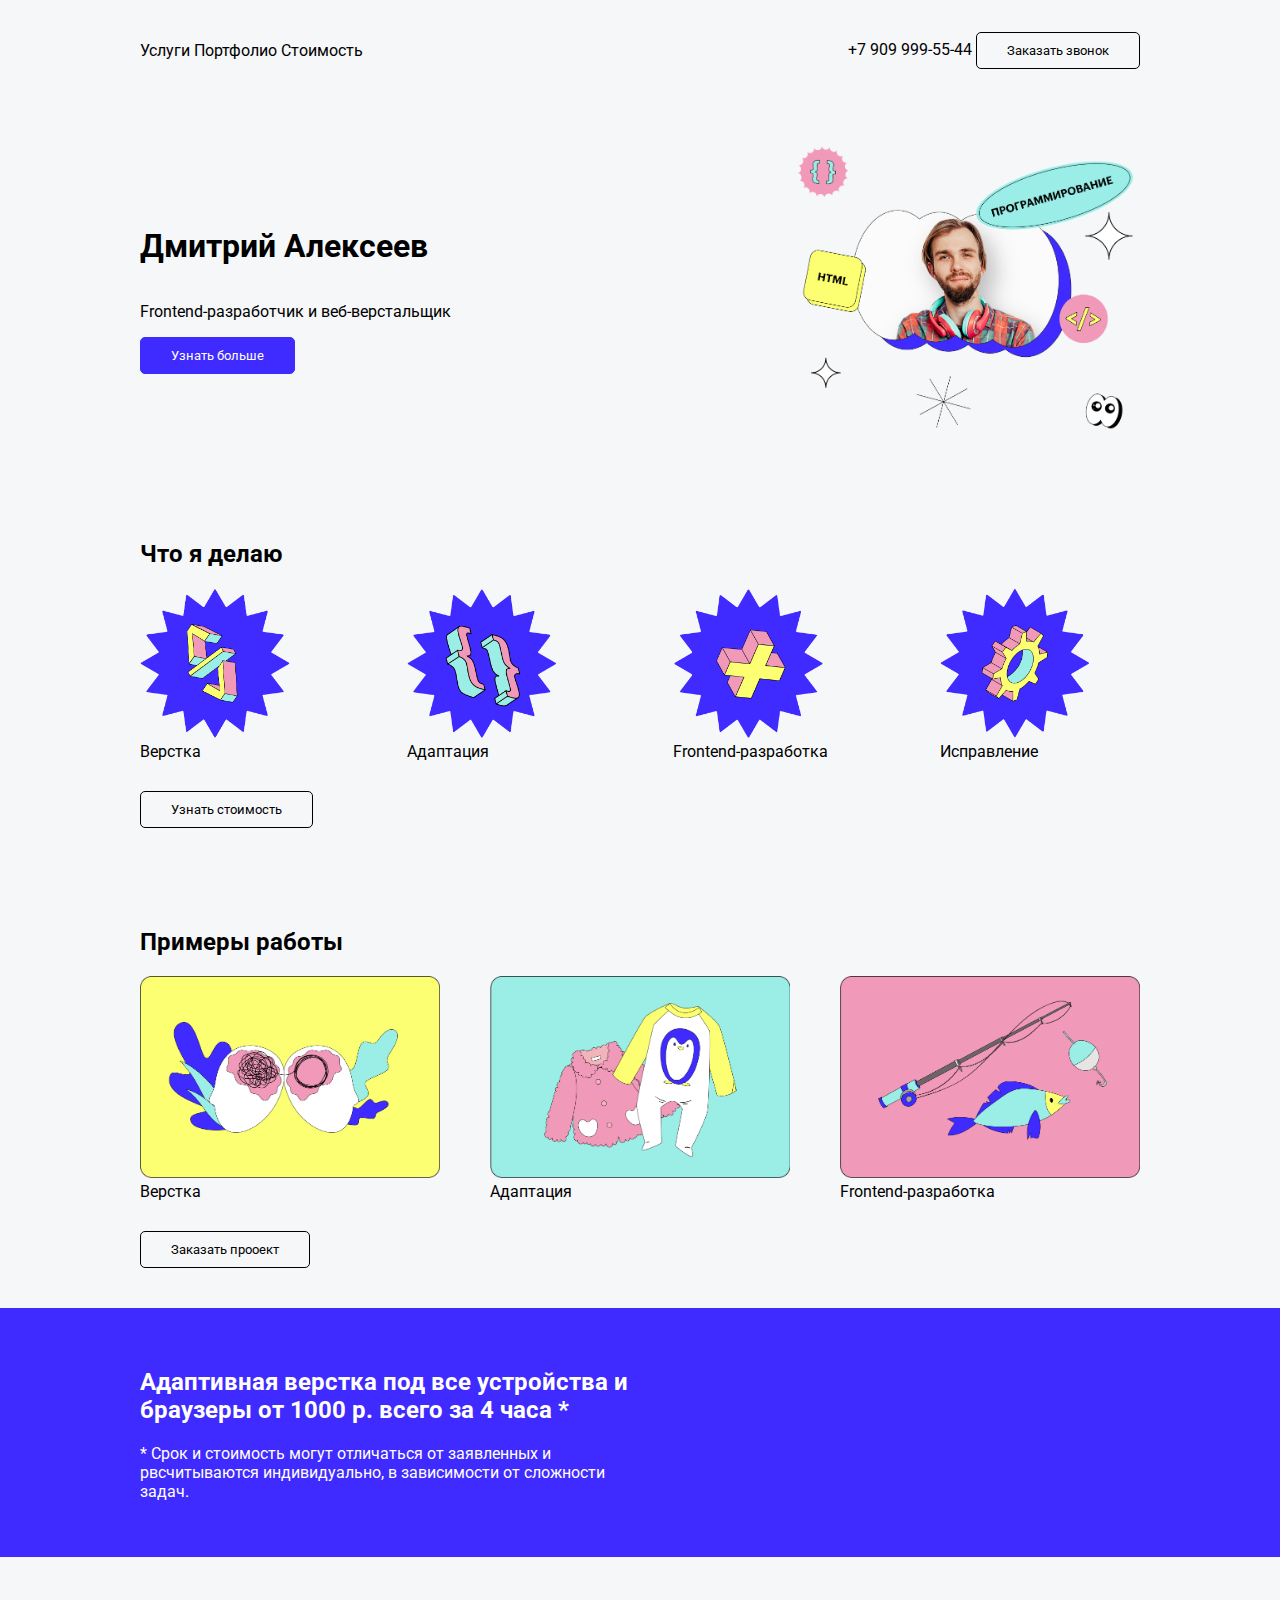
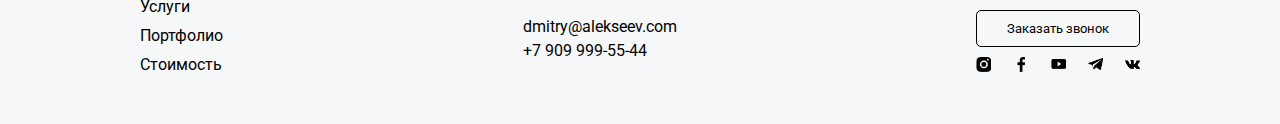
==== index.html @ c078047c "Update index.html" ====
<!DOCTYPE html>
<html lang="en">
<head>
    <title>
        html/css/js
    </title>
    <link href="https://fonts.googleapis.com/css2?family=Roboto:wght@400;700&display=swap" rel="stylesheet">
    <style>
        .reg-form {
            max-width: 800px;
            margin: 0 auto;
        }
        * {
            font-family: 'Roboto', Arial, sans-serif;
        }

        a {
            color: black !important;
            text-decoration: none !important;
        }


        a:hover {
            text-decoration: underline !important;
        }

        html, body {
            margin: 0;
            padding: 0;
            background-color: #F6F7F9;
        }

        header {
            height: 100px;
            padding: 0 40px;
        }

        header > div {
            display: flex;
            justify-content: space-between;
            align-items: center;
        }

        section {
            padding: 40px;
        }

        .first-block {
            height: 300px;
        }

        .first-block > div {
            display: flex;
            flex-direction: column;
            justify-content: center;
            align-items: flex-start;
            background-image: url('images/man.png');
            background-size: contain;
            background-repeat: no-repeat;
            background-position: right center;
        }

         .fixed-container {
            max-width: 1000px;
            height: 100%;
            margin-left: auto;
            margin-right: auto;
        }

        .services {
            display: flex;
            justify-content: space-between;
            margin-bottom: 30px;
        }

        .services > div {
            width: 200px;
        }

        .services img {
            width: 150px;
        }

        .examples {
            display: flex;
            justify-content: space-between;
            margin-bottom: 30px;
        }

        .examples > div {
            width: 300px;
        }

        .examples img {
            max-width: 100%;
            height: auto;
            min-width: 150px;
        }

        .price-info {
            background-color: #3F2AFF;
            color: white;
        }

        .price-info-header {
            width: 50%;
            text-align: left;
        }

        .light-button {
            border: 1px solid black;
            background-color: transparent;
        }

        button {
            padding: 10px 30px;
            cursor: pointer;
            border-radius: 5px !important;
        }

        .dark-button {
            border: 1px solid #3F2AFF;
            background-color: #3F2AFF;
            color: white;
        }

        footer {
            padding: 40px;
        }

        footer > div {
            display: flex;
            justify-content: space-between;
            align-items: center;
        }

        .menu, .contact, .social {
            display: flex;
            flex-direction: column;
            justify-content: flex-start;
        }

        .menu a {
            margin-bottom: 10px;
        }

        .contact span {
            margin-bottom: 5px;
        }

        .social .light-button {
            margin-bottom: 10px;
        }

        .social-icons {
            display: flex;
            justify-content: space-between;
            gap: 15px;
        }

        .social-icons img {
            width: 15px;
            height: 15px;
            object-fit: contain;
            cursor: pointer;
        }

        .popup-container {
            background-color: #000000b3;
            position: fixed;
            width: 100%;
            height: 100%;
            display: none;
            justify-content: center;
            align-items: center;
        }

        .popup {
            background-color: white;
            width: 300px;
            height: 650px;
            padding: 30px;
            border-radius: 5px;
        }

    </style>
    <script>
    document.addEventListener("DOMContentLoaded", function() {
        var container = document.querySelector('.popup-container');
        var popupButtons = document.querySelectorAll('.open-popup');
    
        if (container) {
            popupButtons.forEach(function(button) {
                button.addEventListener('click', function() {
                    container.style.display = 'flex';
                });
            });
    
            container.addEventListener('click', function(event) {
                if (event.target === container) {
                    container.style.display = 'none';
                }
            });
        }
    });
    </script>
</head>
<body>
    <div class="popup-container">
        <form class="popup">  
            <div class="popup-container">
                <div class="popup">  
                    <form class="reg-form" method="post">
                        <h1>Регистрация на конференцию</h1>
                        <div class="mb-3">
                            <input type="text" id="name" name="name" placeholder="ФИО" class="form-control">
                        </div>
                        <div class="mb-3">
                            <input type="email" id="email" name="email" placeholder="email" class="form-control">
                        </div>
                        <div class="mb-3">
                            <div>
                                <label><input class="form-check-input" type="radio" name="sex" value="male"> мужской</label>
                                <label><input class="form-check-input" type="radio" name="sex" value="female"> женский</label>
                            </div>
                        </div>
                        <div class="mb-3">
                            <div>
                                <label><input class="form-check-input" type="checkbox" name="time_morning" value="1"> утро</label>
                                <label><input class="form-check-input" type="checkbox" name="time_afternoon" value="1"> день</label>
                                <label><input class="form-check-input" type="checkbox" name="time_evening" value="1"> вечер</label>
                            </div>
                        </div>
                        <div class="mb-3">
                            <select name="section" class="form-select">
                                <option value="frontend">Frontend</option>
                                <option value="backend">Backend</option>
                                <option value="management">Management</option>
                            </select>
                        </div>
                        <div class="mb-3">
                            <textarea name="info" class="form-control"></textarea>
                        </div>
                        <div class="mb-3">
                            <input type="file" name="presentation" class="form-control">
                        </div>
                        <div class="mb-3">
                            <input type="reset" class="btn btn-danger" value="Сбросить">
                            <input type="submit" class="btn btn-success" value="Отправить">
                        </div>
                    </form>
                </div>
            </div>
        </form>
    </div>
    <header>
        <div class="fixed-container">
            <div>
                <a href="#">Услуги</a>
                <a href="#">Портфолио</a>
                <a href="#">Стоимость</a>
            </div>

            <div>
                <span>+7 909 999-55-44</span>
                <button class="light-button open-popup">Заказать звонок</button>
            </div>
        </div>
    </header>

    <section class="first-block">
        <div class="fixed-container">
            <h1>Дмитрий Алексеев</h1>
            <p>Frontend-разработчик и веб-верстальщик</p>
            <button class="dark-button open-popup">Узнать больше</button>
        </div>
    </section>

    <section>
        <div class="fixed-container">
            <h2>Что я делаю</h2>
            <div class="services">
                <div>
                    <img src="images/1.png" alt="">
                    Верстка
                </div>
                <div>
                    <img src="images/2.png" alt="">
                    Адаптация
                </div>
                <div>
                    <img src="images/3.png" alt="">
                    Frontend-разработка
                </div>
                <div>
                    <img src="images/4.png" alt="">
                    Исправление
                </div>
            </div>
            <button class="light-button open-popup">Узнать стоимость</button>
        </div>
    </section>

    <section>
        <div class="fixed-container">
            <h2>Примеры работы</h2>
            <div class="examples">
                <div>
                    <img src="images/e1.png" alt="">
                    Верстка
                </div>
                <div>
                    <img src="images/e2.png" alt="">
                    Адаптация
                </div>
                <div>
                    <img src="images/e3.png" alt="">
                    Frontend-разработка
                </div>
            </div>
            <button class="light-button open-popup">Заказать прооект</button>
        </div>
    </section>

    <section class="price-info">
        <div class="fixed-container">
            <h2 class="price-info-header">
                Адаптивная верстка под все устройства и браузеры от 1000 р.
                всего за 4 часа *
            </h2>
            <p class="price-info-header">
                * Срок и стоимость могут отличаться от заявленных и рвсчитываются индивидуально, в зависимости от сложности задач.
            </p>
        </div>
    </section>

    <footer>
        <div class="fixed-container">
            <div class="menu">
                <a href="#">Услуги</a>
                <a href="#">Портфолио</a>
                <a href="#">Стоимость</a>
            </div>

            <div class="contact">
                <span>dmitry@alekseev.com</span>
                <span>+7 909 999-55-44</span>
            </div>

            <div class="social">
                <button class="light-button open-popup">Заказать звонок</button>
                <div class="social-icons">
                    <img src="images/inst.png" alt="">
                    <img src="images/fb.png" alt="">
                    <img src="images/you.png" alt="">
                    <img src="images/telegram.png" alt="">
                    <img src="images/vk.png" alt="">
                </div>
            </div>
        </div>
    </footer>
</body>
</html>
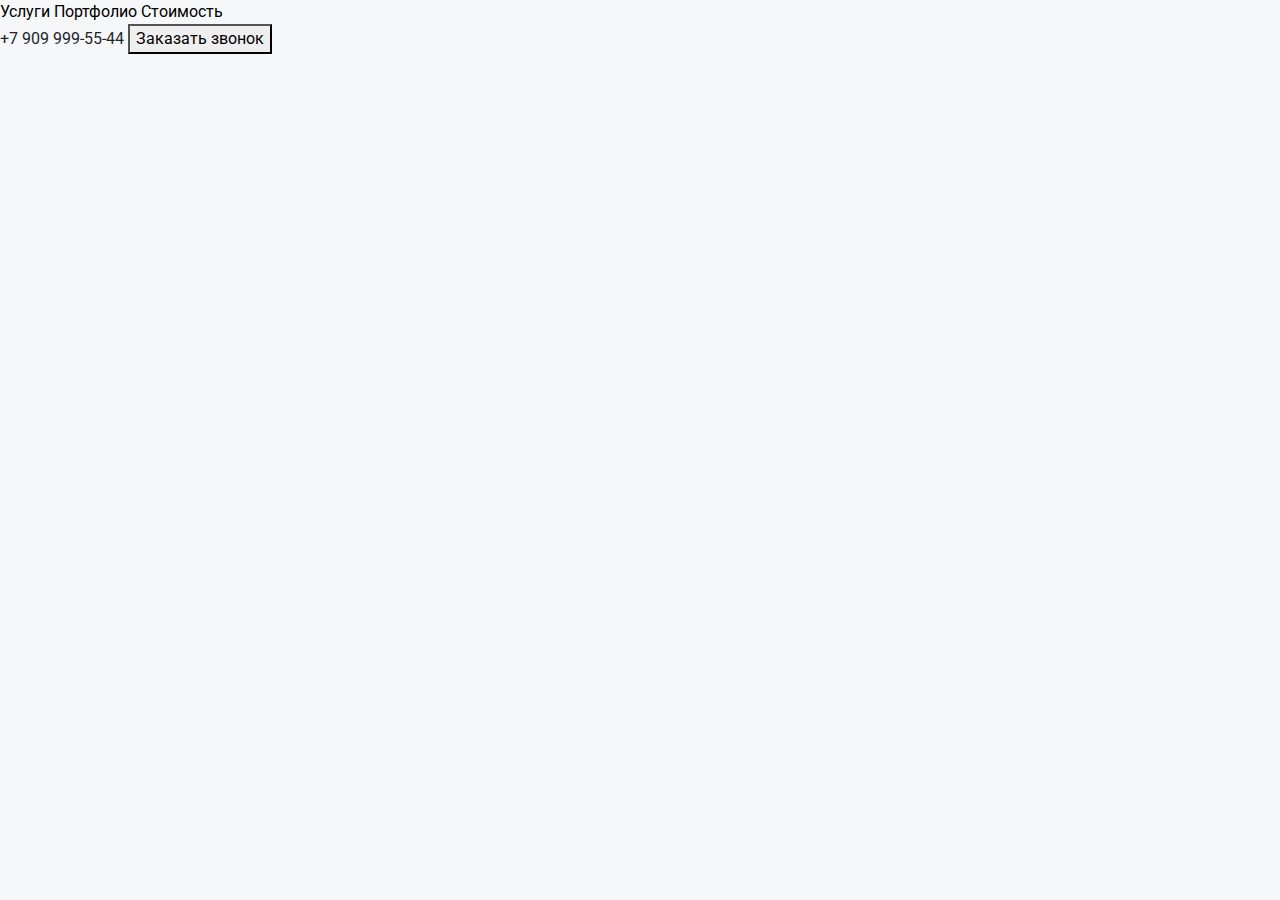
==== commit 9e8a829a: "Update index.html" ====
--- a/index.html
+++ b/index.html
@@ -1,9 +1,8 @@
 <!DOCTYPE html>
 <html lang="en">
 <head>
-    <title>
-        html/css/js
-    </title>
+    <title>HTML/CSS/JS</title>
+    <link href="https://cdn.jsdelivr.net/npm/bootstrap@5.3.3/dist/css/bootstrap.min.css" rel="stylesheet">
     <link href="https://fonts.googleapis.com/css2?family=Roboto:wght@400;700&display=swap" rel="stylesheet">
     <style>
         .reg-form {
@@ -13,158 +12,18 @@
         * {
             font-family: 'Roboto', Arial, sans-serif;
         }
-
         a {
             color: black !important;
             text-decoration: none !important;
         }
-
-
         a:hover {
             text-decoration: underline !important;
         }
-
         html, body {
             margin: 0;
             padding: 0;
             background-color: #F6F7F9;
         }
-
-        header {
-            height: 100px;
-            padding: 0 40px;
-        }
-
-        header > div {
-            display: flex;
-            justify-content: space-between;
-            align-items: center;
-        }
-
-        section {
-            padding: 40px;
-        }
-
-        .first-block {
-            height: 300px;
-        }
-
-        .first-block > div {
-            display: flex;
-            flex-direction: column;
-            justify-content: center;
-            align-items: flex-start;
-            background-image: url('images/man.png');
-            background-size: contain;
-            background-repeat: no-repeat;
-            background-position: right center;
-        }
-
-         .fixed-container {
-            max-width: 1000px;
-            height: 100%;
-            margin-left: auto;
-            margin-right: auto;
-        }
-
-        .services {
-            display: flex;
-            justify-content: space-between;
-            margin-bottom: 30px;
-        }
-
-        .services > div {
-            width: 200px;
-        }
-
-        .services img {
-            width: 150px;
-        }
-
-        .examples {
-            display: flex;
-            justify-content: space-between;
-            margin-bottom: 30px;
-        }
-
-        .examples > div {
-            width: 300px;
-        }
-
-        .examples img {
-            max-width: 100%;
-            height: auto;
-            min-width: 150px;
-        }
-
-        .price-info {
-            background-color: #3F2AFF;
-            color: white;
-        }
-
-        .price-info-header {
-            width: 50%;
-            text-align: left;
-        }
-
-        .light-button {
-            border: 1px solid black;
-            background-color: transparent;
-        }
-
-        button {
-            padding: 10px 30px;
-            cursor: pointer;
-            border-radius: 5px !important;
-        }
-
-        .dark-button {
-            border: 1px solid #3F2AFF;
-            background-color: #3F2AFF;
-            color: white;
-        }
-
-        footer {
-            padding: 40px;
-        }
-
-        footer > div {
-            display: flex;
-            justify-content: space-between;
-            align-items: center;
-        }
-
-        .menu, .contact, .social {
-            display: flex;
-            flex-direction: column;
-            justify-content: flex-start;
-        }
-
-        .menu a {
-            margin-bottom: 10px;
-        }
-
-        .contact span {
-            margin-bottom: 5px;
-        }
-
-        .social .light-button {
-            margin-bottom: 10px;
-        }
-
-        .social-icons {
-            display: flex;
-            justify-content: space-between;
-            gap: 15px;
-        }
-
-        .social-icons img {
-            width: 15px;
-            height: 15px;
-            object-fit: contain;
-            cursor: pointer;
-        }
-
         .popup-container {
             background-color: #000000b3;
             position: fixed;
@@ -174,21 +33,18 @@
             justify-content: center;
             align-items: center;
         }
-
         .popup {
             background-color: white;
-            width: 300px;
-            height: 650px;
+            width: 400px;
             padding: 30px;
             border-radius: 5px;
         }
-
     </style>
     <script>
     document.addEventListener("DOMContentLoaded", function() {
         var container = document.querySelector('.popup-container');
         var popupButtons = document.querySelectorAll('.open-popup');
-    
+        
         if (container) {
             popupButtons.forEach(function(button) {
                 button.addEventListener('click', function() {
@@ -207,157 +63,53 @@
 </head>
 <body>
     <div class="popup-container">
-        <form class="popup">  
-            <div class="popup-container">
-                <div class="popup">  
-                    <form class="reg-form" method="post">
-                        <h1>Регистрация на конференцию</h1>
-                        <div class="mb-3">
-                            <input type="text" id="name" name="name" placeholder="ФИО" class="form-control">
-                        </div>
-                        <div class="mb-3">
-                            <input type="email" id="email" name="email" placeholder="email" class="form-control">
-                        </div>
-                        <div class="mb-3">
-                            <div>
-                                <label><input class="form-check-input" type="radio" name="sex" value="male"> мужской</label>
-                                <label><input class="form-check-input" type="radio" name="sex" value="female"> женский</label>
-                            </div>
-                        </div>
-                        <div class="mb-3">
-                            <div>
-                                <label><input class="form-check-input" type="checkbox" name="time_morning" value="1"> утро</label>
-                                <label><input class="form-check-input" type="checkbox" name="time_afternoon" value="1"> день</label>
-                                <label><input class="form-check-input" type="checkbox" name="time_evening" value="1"> вечер</label>
-                            </div>
-                        </div>
-                        <div class="mb-3">
-                            <select name="section" class="form-select">
-                                <option value="frontend">Frontend</option>
-                                <option value="backend">Backend</option>
-                                <option value="management">Management</option>
-                            </select>
-                        </div>
-                        <div class="mb-3">
-                            <textarea name="info" class="form-control"></textarea>
-                        </div>
-                        <div class="mb-3">
-                            <input type="file" name="presentation" class="form-control">
-                        </div>
-                        <div class="mb-3">
-                            <input type="reset" class="btn btn-danger" value="Сбросить">
-                            <input type="submit" class="btn btn-success" value="Отправить">
-                        </div>
-                    </form>
-                </div>
+        <form class="popup reg-form" method="post">
+            <h1>Регистрация на конференцию</h1>
+            <div class="mb-3">
+                <input type="text" id="name" name="name" placeholder="ФИО" class="form-control">
+            </div>
+            <div class="mb-3">
+                <input type="email" id="email" name="email" placeholder="Email" class="form-control">
+            </div>
+            <div class="mb-3">
+                <label><input class="form-check-input" type="radio" name="sex" value="male"> Мужской</label>
+                <label><input class="form-check-input" type="radio" name="sex" value="female"> Женский</label>
+            </div>
+            <div class="mb-3">
+                <label><input class="form-check-input" type="checkbox" name="time_morning" value="1"> Утро</label>
+                <label><input class="form-check-input" type="checkbox" name="time_afternoon" value="1"> День</label>
+                <label><input class="form-check-input" type="checkbox" name="time_evening" value="1"> Вечер</label>
+            </div>
+            <div class="mb-3">
+                <select name="section" class="form-select">
+                    <option value="frontend">Frontend</option>
+                    <option value="backend">Backend</option>
+                    <option value="management">Management</option>
+                </select>
+            </div>
+            <div class="mb-3">
+                <textarea name="info" class="form-control"></textarea>
+            </div>
+            <div class="mb-3">
+                <input type="file" name="presentation" class="form-control">
+            </div>
+            <div class="mb-3">
+                <input type="reset" class="btn btn-danger" value="Сбросить">
+                <input type="submit" class="btn btn-success" value="Отправить">
             </div>
         </form>
     </div>
+
     <header>
-        <div class="fixed-container">
-            <div>
-                <a href="#">Услуги</a>
-                <a href="#">Портфолио</a>
-                <a href="#">Стоимость</a>
-            </div>
-
-            <div>
-                <span>+7 909 999-55-44</span>
-                <button class="light-button open-popup">Заказать звонок</button>
-            </div>
+        <div>
+            <a href="#">Услуги</a>
+            <a href="#">Портфолио</a>
+            <a href="#">Стоимость</a>
+        </div>
+        <div>
+            <span>+7 909 999-55-44</span>
+            <button class="open-popup">Заказать звонок</button>
         </div>
     </header>
-
-    <section class="first-block">
-        <div class="fixed-container">
-            <h1>Дмитрий Алексеев</h1>
-            <p>Frontend-разработчик и веб-верстальщик</p>
-            <button class="dark-button open-popup">Узнать больше</button>
-        </div>
-    </section>
-
-    <section>
-        <div class="fixed-container">
-            <h2>Что я делаю</h2>
-            <div class="services">
-                <div>
-                    <img src="images/1.png" alt="">
-                    Верстка
-                </div>
-                <div>
-                    <img src="images/2.png" alt="">
-                    Адаптация
-                </div>
-                <div>
-                    <img src="images/3.png" alt="">
-                    Frontend-разработка
-                </div>
-                <div>
-                    <img src="images/4.png" alt="">
-                    Исправление
-                </div>
-            </div>
-            <button class="light-button open-popup">Узнать стоимость</button>
-        </div>
-    </section>
-
-    <section>
-        <div class="fixed-container">
-            <h2>Примеры работы</h2>
-            <div class="examples">
-                <div>
-                    <img src="images/e1.png" alt="">
-                    Верстка
-                </div>
-                <div>
-                    <img src="images/e2.png" alt="">
-                    Адаптация
-                </div>
-                <div>
-                    <img src="images/e3.png" alt="">
-                    Frontend-разработка
-                </div>
-            </div>
-            <button class="light-button open-popup">Заказать прооект</button>
-        </div>
-    </section>
-
-    <section class="price-info">
-        <div class="fixed-container">
-            <h2 class="price-info-header">
-                Адаптивная верстка под все устройства и браузеры от 1000 р.
-                всего за 4 часа *
-            </h2>
-            <p class="price-info-header">
-                * Срок и стоимость могут отличаться от заявленных и рвсчитываются индивидуально, в зависимости от сложности задач.
-            </p>
-        </div>
-    </section>
-
-    <footer>
-        <div class="fixed-container">
-            <div class="menu">
-                <a href="#">Услуги</a>
-                <a href="#">Портфолио</a>
-                <a href="#">Стоимость</a>
-            </div>
-
-            <div class="contact">
-                <span>dmitry@alekseev.com</span>
-                <span>+7 909 999-55-44</span>
-            </div>
-
-            <div class="social">
-                <button class="light-button open-popup">Заказать звонок</button>
-                <div class="social-icons">
-                    <img src="images/inst.png" alt="">
-                    <img src="images/fb.png" alt="">
-                    <img src="images/you.png" alt="">
-                    <img src="images/telegram.png" alt="">
-                    <img src="images/vk.png" alt="">
-                </div>
-            </div>
-        </div>
-    </footer>
 </body>
 </html>
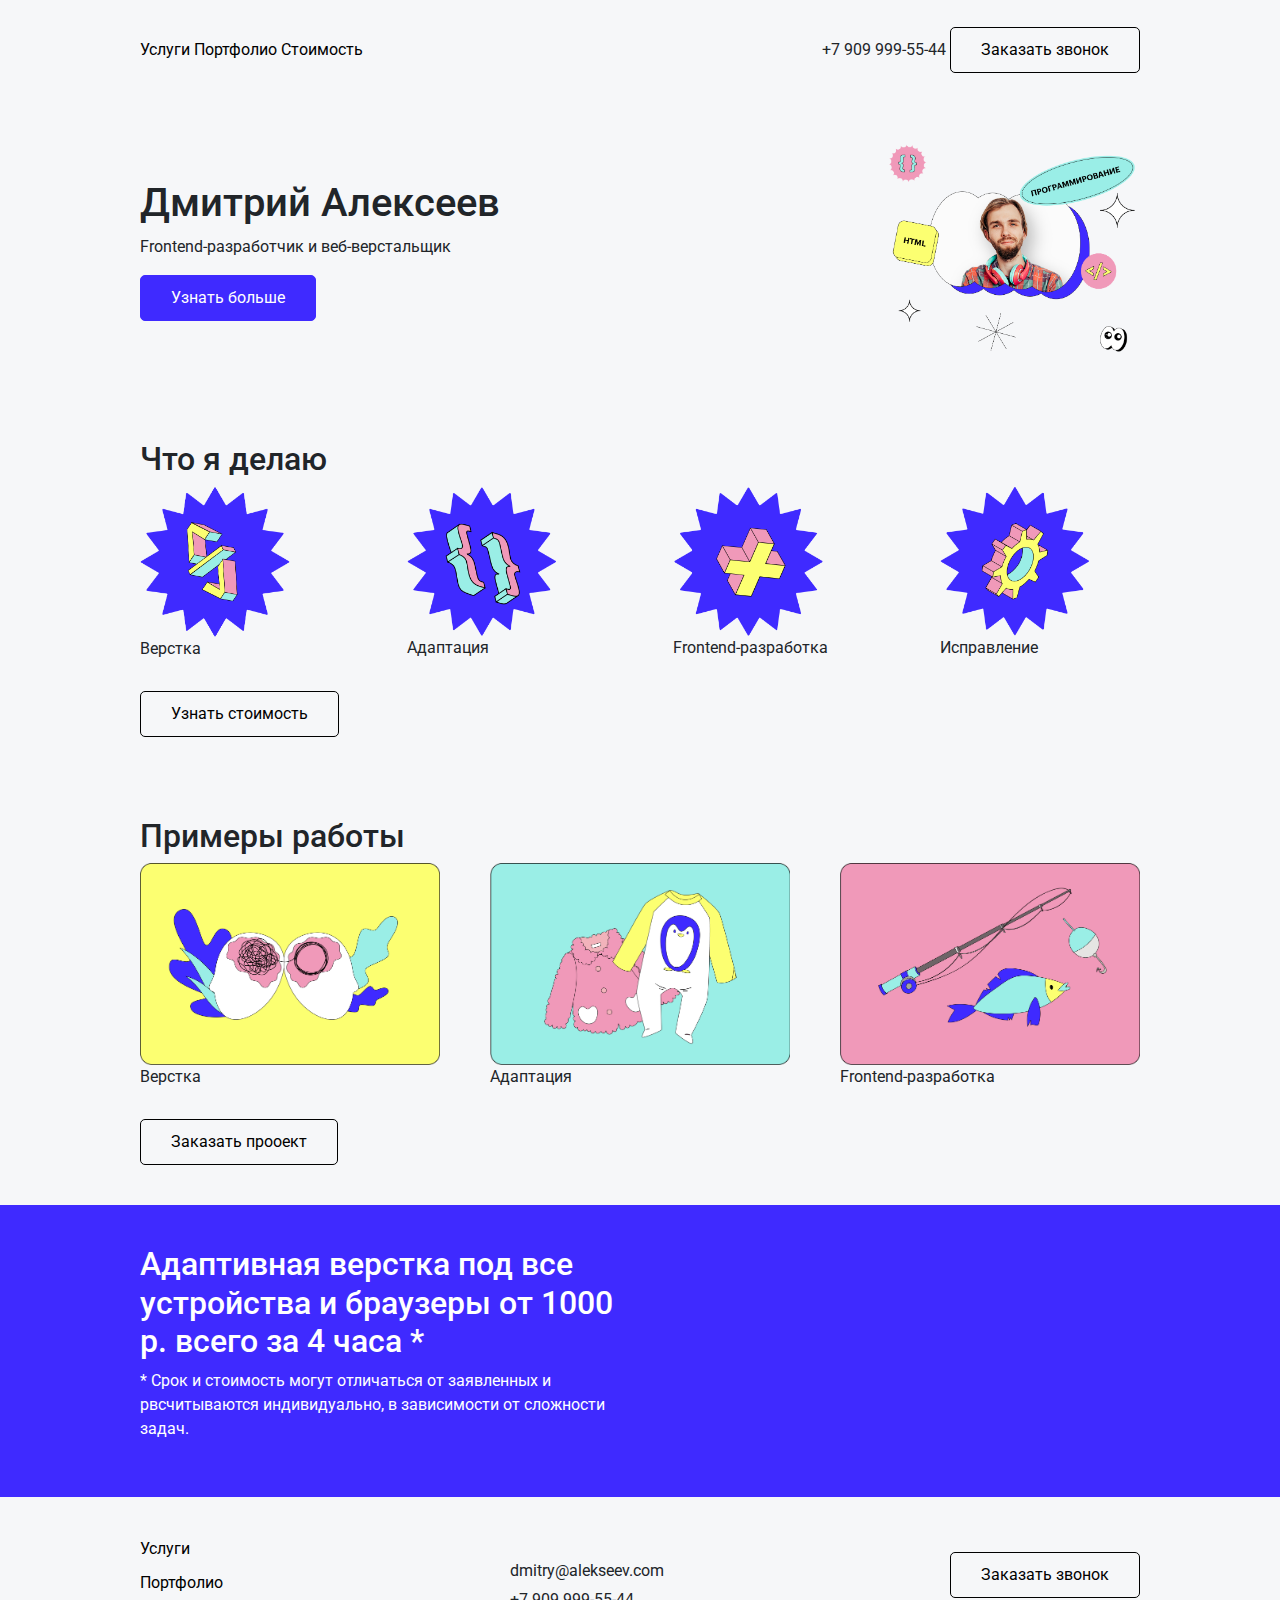
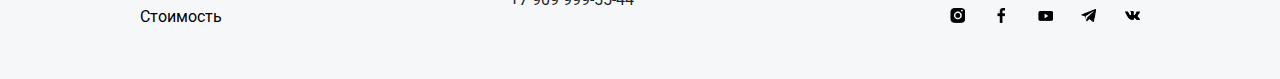
==== commit 1779a0c0: "Update index.html" ====
--- a/index.html
+++ b/index.html
@@ -1,9 +1,11 @@
 <!DOCTYPE html>
 <html lang="en">
 <head>
-    <title>HTML/CSS/JS</title>
-    <link href="https://cdn.jsdelivr.net/npm/bootstrap@5.3.3/dist/css/bootstrap.min.css" rel="stylesheet">
+    <title>
+        html/css/js
+    </title>
     <link href="https://fonts.googleapis.com/css2?family=Roboto:wght@400;700&display=swap" rel="stylesheet">
+    <link href="https://cdn.jsdelivr.net/npm/bootstrap@5.3.3/dist/css/bootstrap.min.css" rel="stylesheet" integrity="sha384-QWTKZyjpPEjISv5WaRU9OFeRpok6YctnYmDr5pNlyT2bRjXh0JMhjY6hW+ALEwIH" crossorigin="anonymous">
     <style>
         .reg-form {
             max-width: 800px;
@@ -12,18 +14,158 @@
         * {
             font-family: 'Roboto', Arial, sans-serif;
         }
+
         a {
             color: black !important;
             text-decoration: none !important;
         }
+
+
         a:hover {
             text-decoration: underline !important;
         }
+
         html, body {
             margin: 0;
             padding: 0;
             background-color: #F6F7F9;
         }
+
+        header {
+            height: 100px;
+            padding: 0 40px;
+        }
+
+        header > div {
+            display: flex;
+            justify-content: space-between;
+            align-items: center;
+        }
+
+        section {
+            padding: 40px;
+        }
+
+        .first-block {
+            height: 300px;
+        }
+
+        .first-block > div {
+            display: flex;
+            flex-direction: column;
+            justify-content: center;
+            align-items: flex-start;
+            background-image: url('images/man.png');
+            background-size: contain;
+            background-repeat: no-repeat;
+            background-position: right center;
+        }
+
+         .fixed-container {
+            max-width: 1000px;
+            height: 100%;
+            margin-left: auto;
+            margin-right: auto;
+        }
+
+        .services {
+            display: flex;
+            justify-content: space-between;
+            margin-bottom: 30px;
+        }
+
+        .services > div {
+            width: 200px;
+        }
+
+        .services img {
+            width: 150px;
+        }
+
+        .examples {
+            display: flex;
+            justify-content: space-between;
+            margin-bottom: 30px;
+        }
+
+        .examples > div {
+            width: 300px;
+        }
+
+        .examples img {
+            max-width: 100%;
+            height: auto;
+            min-width: 150px;
+        }
+
+        .price-info {
+            background-color: #3F2AFF;
+            color: white;
+        }
+
+        .price-info-header {
+            width: 50%;
+            text-align: left;
+        }
+
+        .light-button {
+            border: 1px solid black;
+            background-color: transparent;
+        }
+
+        button {
+            padding: 10px 30px;
+            cursor: pointer;
+            border-radius: 5px !important;
+        }
+
+        .dark-button {
+            border: 1px solid #3F2AFF;
+            background-color: #3F2AFF;
+            color: white;
+        }
+
+        footer {
+            padding: 40px;
+        }
+
+        footer > div {
+            display: flex;
+            justify-content: space-between;
+            align-items: center;
+        }
+
+        .menu, .contact, .social {
+            display: flex;
+            flex-direction: column;
+            justify-content: flex-start;
+        }
+
+        .menu a {
+            margin-bottom: 10px;
+        }
+
+        .contact span {
+            margin-bottom: 5px;
+        }
+
+        .social .light-button {
+            margin-bottom: 10px;
+        }
+
+        .social-icons {
+            display: flex;
+            justify-content: space-between;
+            gap: 15px;
+        }
+
+        .social-icons img {
+            width: 15px;
+            height: 15px;
+            object-fit: contain;
+            cursor: pointer;
+        }
+
         .popup-container {
             background-color: #000000b3;
             position: fixed;
@@ -33,18 +175,21 @@
             justify-content: center;
             align-items: center;
         }
+
         .popup {
             background-color: white;
-            width: 400px;
+            width: 300px;
+            height: 650px;
             padding: 30px;
             border-radius: 5px;
         }
+
     </style>
     <script>
     document.addEventListener("DOMContentLoaded", function() {
         var container = document.querySelector('.popup-container');
         var popupButtons = document.querySelectorAll('.open-popup');
-        
+    
         if (container) {
             popupButtons.forEach(function(button) {
                 button.addEventListener('click', function() {
@@ -63,22 +208,26 @@
 </head>
 <body>
     <div class="popup-container">
-        <form class="popup reg-form" method="post">
+        <form class="popup">  
             <h1>Регистрация на конференцию</h1>
             <div class="mb-3">
-                <input type="text" id="name" name="name" placeholder="ФИО" class="form-control">
-            </div>
-            <div class="mb-3">
-                <input type="email" id="email" name="email" placeholder="Email" class="form-control">
-            </div>
-            <div class="mb-3">
-                <label><input class="form-check-input" type="radio" name="sex" value="male"> Мужской</label>
-                <label><input class="form-check-input" type="radio" name="sex" value="female"> Женский</label>
-            </div>
-            <div class="mb-3">
-                <label><input class="form-check-input" type="checkbox" name="time_morning" value="1"> Утро</label>
-                <label><input class="form-check-input" type="checkbox" name="time_afternoon" value="1"> День</label>
-                <label><input class="form-check-input" type="checkbox" name="time_evening" value="1"> Вечер</label>
+                <input type="text" id="name" name="name" placeholder="ФИО" class="form-select form-control">
+            </div>
+            <div class="mb-3">
+                <input type="email" id="email" name="email" placeholder="email" class="form-select form-control">
+            </div>
+            <div class="mb-3">
+                <div>
+                    <label><input class="form-check-input" type="radio" name="sex" value="male"> мужской</label>
+                    <label><input class="form-check-input" type="radio" name="sex" value="female"> женский</label>
+                </div>
+            </div>
+            <div class="mb-3">
+                <div>
+                    <label><input class="form-check-input" type="checkbox" name="time_morning" value="1"> утро</label>
+                    <label><input class="form-check-input" type="checkbox" name="time_afternoon" value="1"> день</label>
+                    <label><input class="form-check-input" type="checkbox" name="time_evening" value="1"> вечер</label>
+                </div>
             </div>
             <div class="mb-3">
                 <select name="section" class="form-select">
@@ -88,28 +237,122 @@
                 </select>
             </div>
             <div class="mb-3">
-                <textarea name="info" class="form-control"></textarea>
+                <textarea name="info" class="form-select form-control"></textarea>
             </div>
             <div class="mb-3">
                 <input type="file" name="presentation" class="form-control">
             </div>
             <div class="mb-3">
-                <input type="reset" class="btn btn-danger" value="Сбросить">
-                <input type="submit" class="btn btn-success" value="Отправить">
+                <input type="reset" class="btn btn-danger" name="Сбросить">
+                <input type="submit" class="btn btn-success" name="Отправить">
             </div>
         </form>
     </div>
-
     <header>
-        <div>
-            <a href="#">Услуги</a>
-            <a href="#">Портфолио</a>
-            <a href="#">Стоимость</a>
-        </div>
-        <div>
-            <span>+7 909 999-55-44</span>
-            <button class="open-popup">Заказать звонок</button>
+        <div class="fixed-container">
+            <div>
+                <a href="#">Услуги</a>
+                <a href="#">Портфолио</a>
+                <a href="#">Стоимость</a>
+            </div>
+
+            <div>
+                <span>+7 909 999-55-44</span>
+                <button class="light-button open-popup">Заказать звонок</button>
+            </div>
         </div>
     </header>
+
+    <section class="first-block">
+        <div class="fixed-container">
+            <h1>Дмитрий Алексеев</h1>
+            <p>Frontend-разработчик и веб-верстальщик</p>
+            <button class="dark-button open-popup">Узнать больше</button>
+        </div>
+    </section>
+
+    <section>
+        <div class="fixed-container">
+            <h2>Что я делаю</h2>
+            <div class="services">
+                <div>
+                    <img src="images/1.png" alt="">
+                    Верстка
+                </div>
+                <div>
+                    <img src="images/2.png" alt="">
+                    Адаптация
+                </div>
+                <div>
+                    <img src="images/3.png" alt="">
+                    Frontend-разработка
+                </div>
+                <div>
+                    <img src="images/4.png" alt="">
+                    Исправление
+                </div>
+            </div>
+            <button class="light-button open-popup">Узнать стоимость</button>
+        </div>
+    </section>
+
+    <section>
+        <div class="fixed-container">
+            <h2>Примеры работы</h2>
+            <div class="examples">
+                <div>
+                    <img src="images/e1.png" alt="">
+                    Верстка
+                </div>
+                <div>
+                    <img src="images/e2.png" alt="">
+                    Адаптация
+                </div>
+                <div>
+                    <img src="images/e3.png" alt="">
+                    Frontend-разработка
+                </div>
+            </div>
+            <button class="light-button open-popup">Заказать прооект</button>
+        </div>
+    </section>
+
+    <section class="price-info">
+        <div class="fixed-container">
+            <h2 class="price-info-header">
+                Адаптивная верстка под все устройства и браузеры от 1000 р.
+                всего за 4 часа *
+            </h2>
+            <p class="price-info-header">
+                * Срок и стоимость могут отличаться от заявленных и рвсчитываются индивидуально, в зависимости от сложности задач.
+            </p>
+        </div>
+    </section>
+
+    <footer>
+        <div class="fixed-container">
+            <div class="menu">
+                <a href="#">Услуги</a>
+                <a href="#">Портфолио</a>
+                <a href="#">Стоимость</a>
+            </div>
+
+            <div class="contact">
+                <span>dmitry@alekseev.com</span>
+                <span>+7 909 999-55-44</span>
+            </div>
+
+            <div class="social">
+                <button class="light-button open-popup">Заказать звонок</button>
+                <div class="social-icons">
+                    <img src="images/inst.png" alt="">
+                    <img src="images/fb.png" alt="">
+                    <img src="images/you.png" alt="">
+                    <img src="images/telegram.png" alt="">
+                    <img src="images/vk.png" alt="">
+                </div>
+            </div>
+        </div>
+    </footer>
 </body>
 </html>
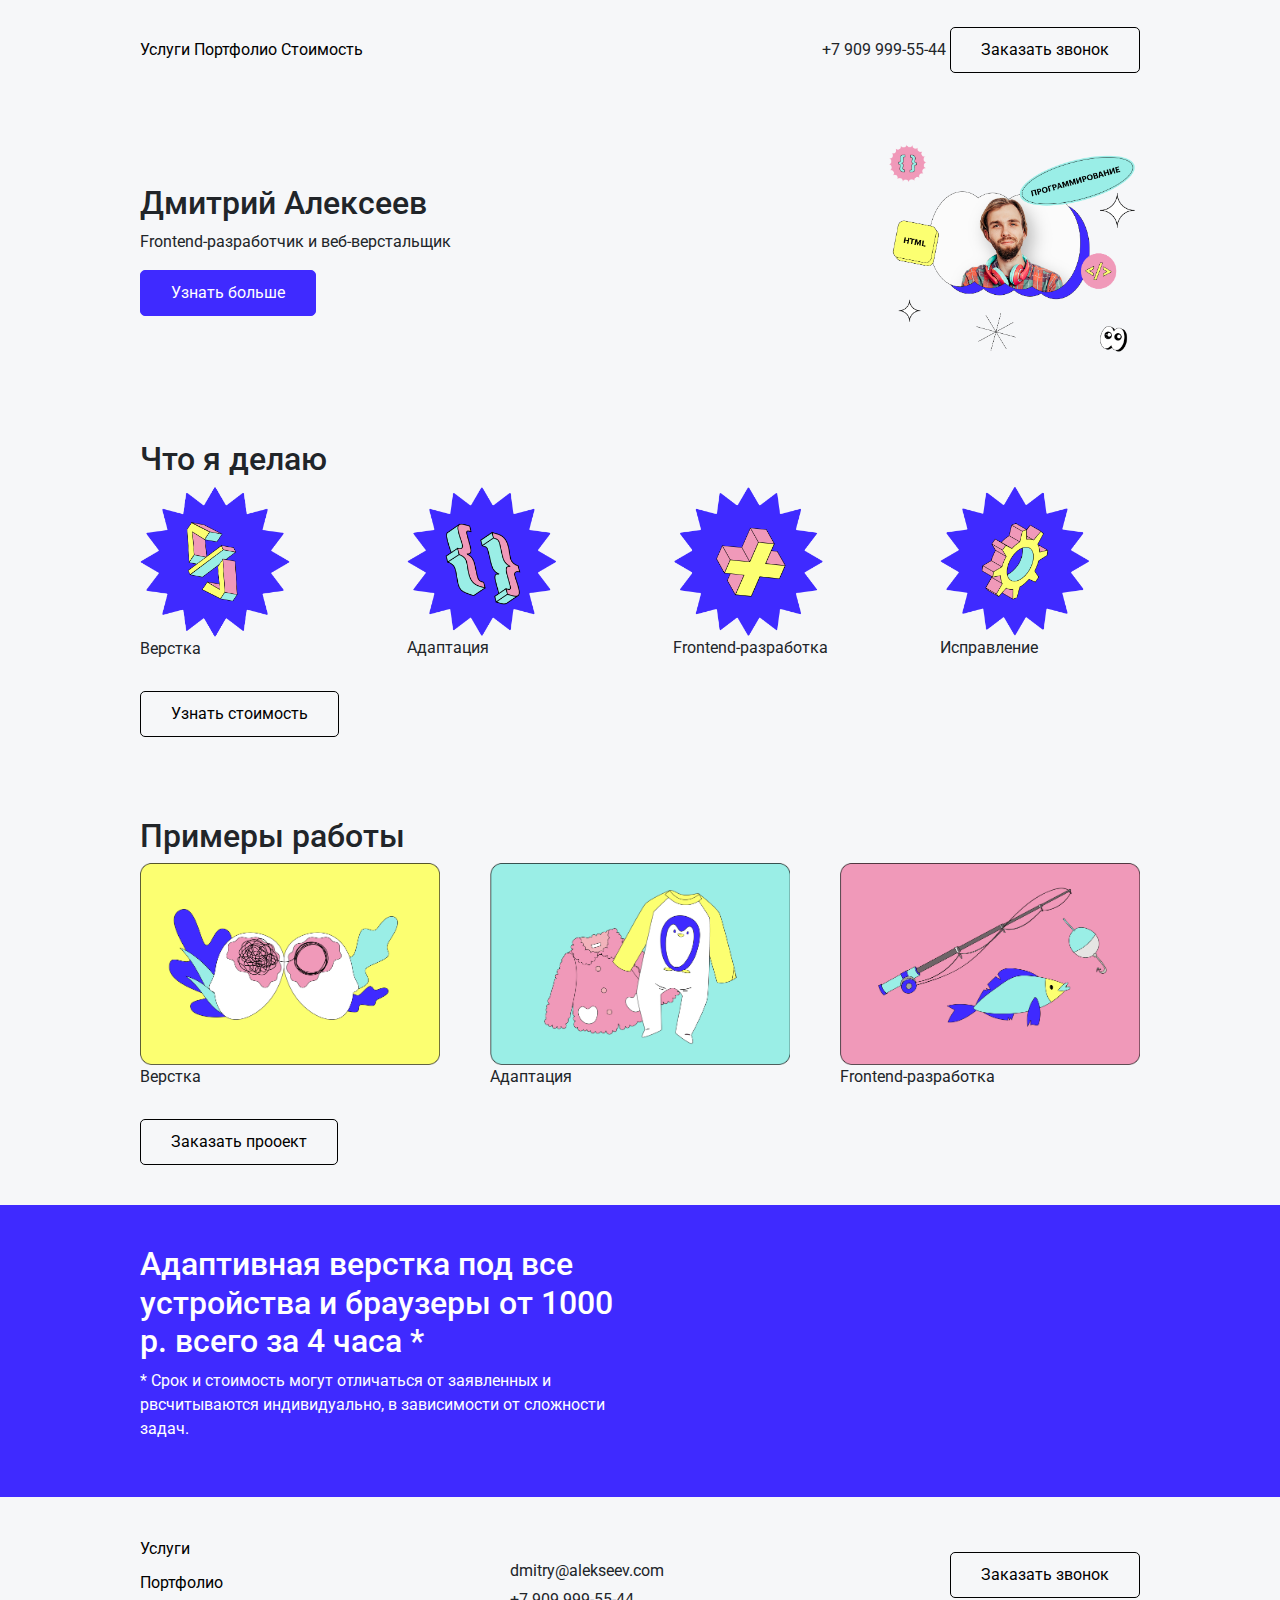
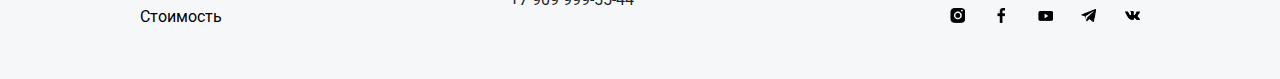
==== commit 4c563c1d: "Update index.html" ====
--- a/index.html
+++ b/index.html
@@ -265,7 +265,7 @@
 
     <section class="first-block">
         <div class="fixed-container">
-            <h1>Дмитрий Алексеев</h1>
+            <h2>Дмитрий Алексеев</h2>
             <p>Frontend-разработчик и веб-верстальщик</p>
             <button class="dark-button open-popup">Узнать больше</button>
         </div>
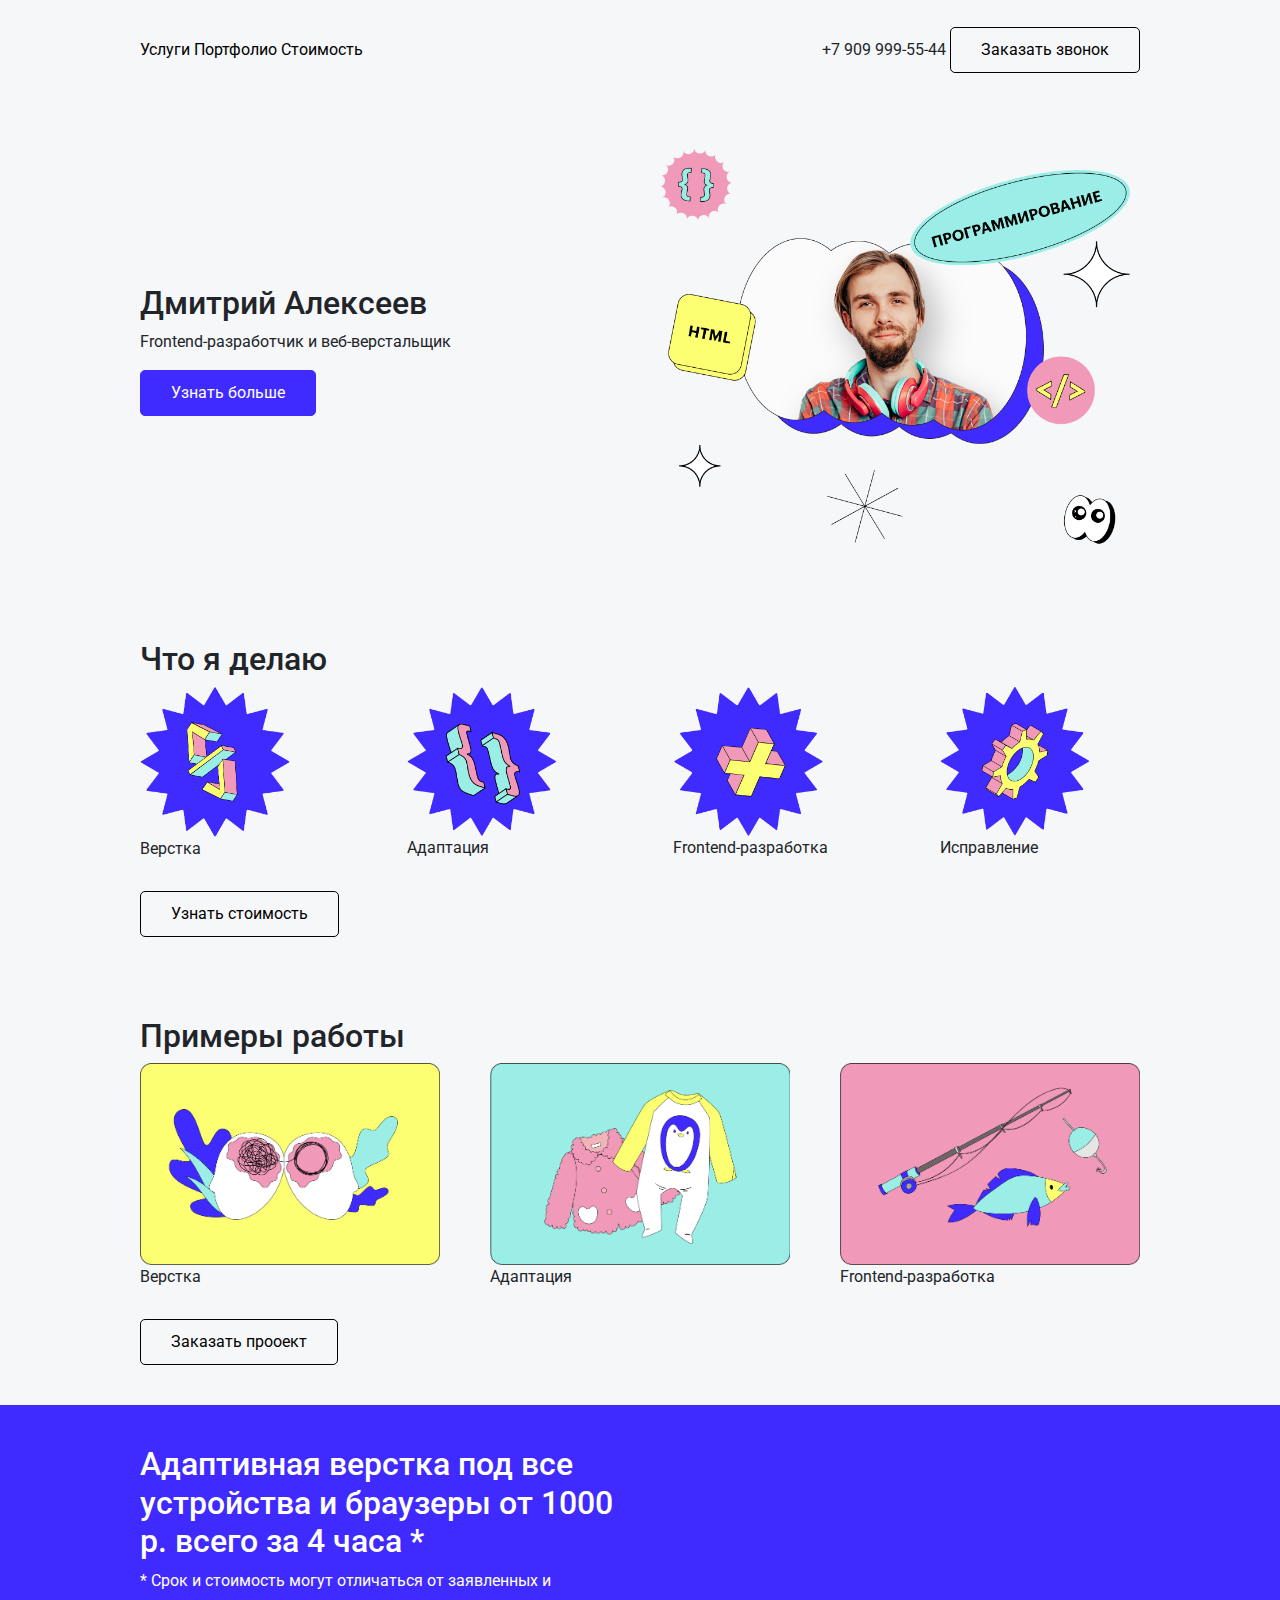
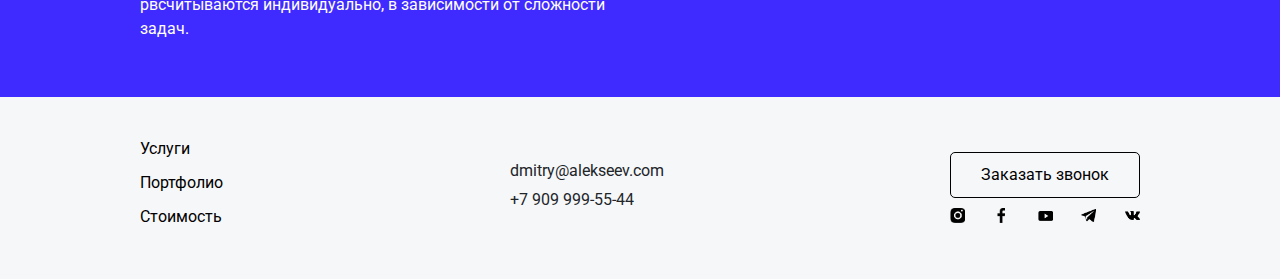
==== commit 66e944bc: "Update index.html" ====
--- a/index.html
+++ b/index.html
@@ -47,7 +47,7 @@
         }
 
         .first-block {
-            height: 300px;
+            height: 500px;
         }
 
         .first-block > div {
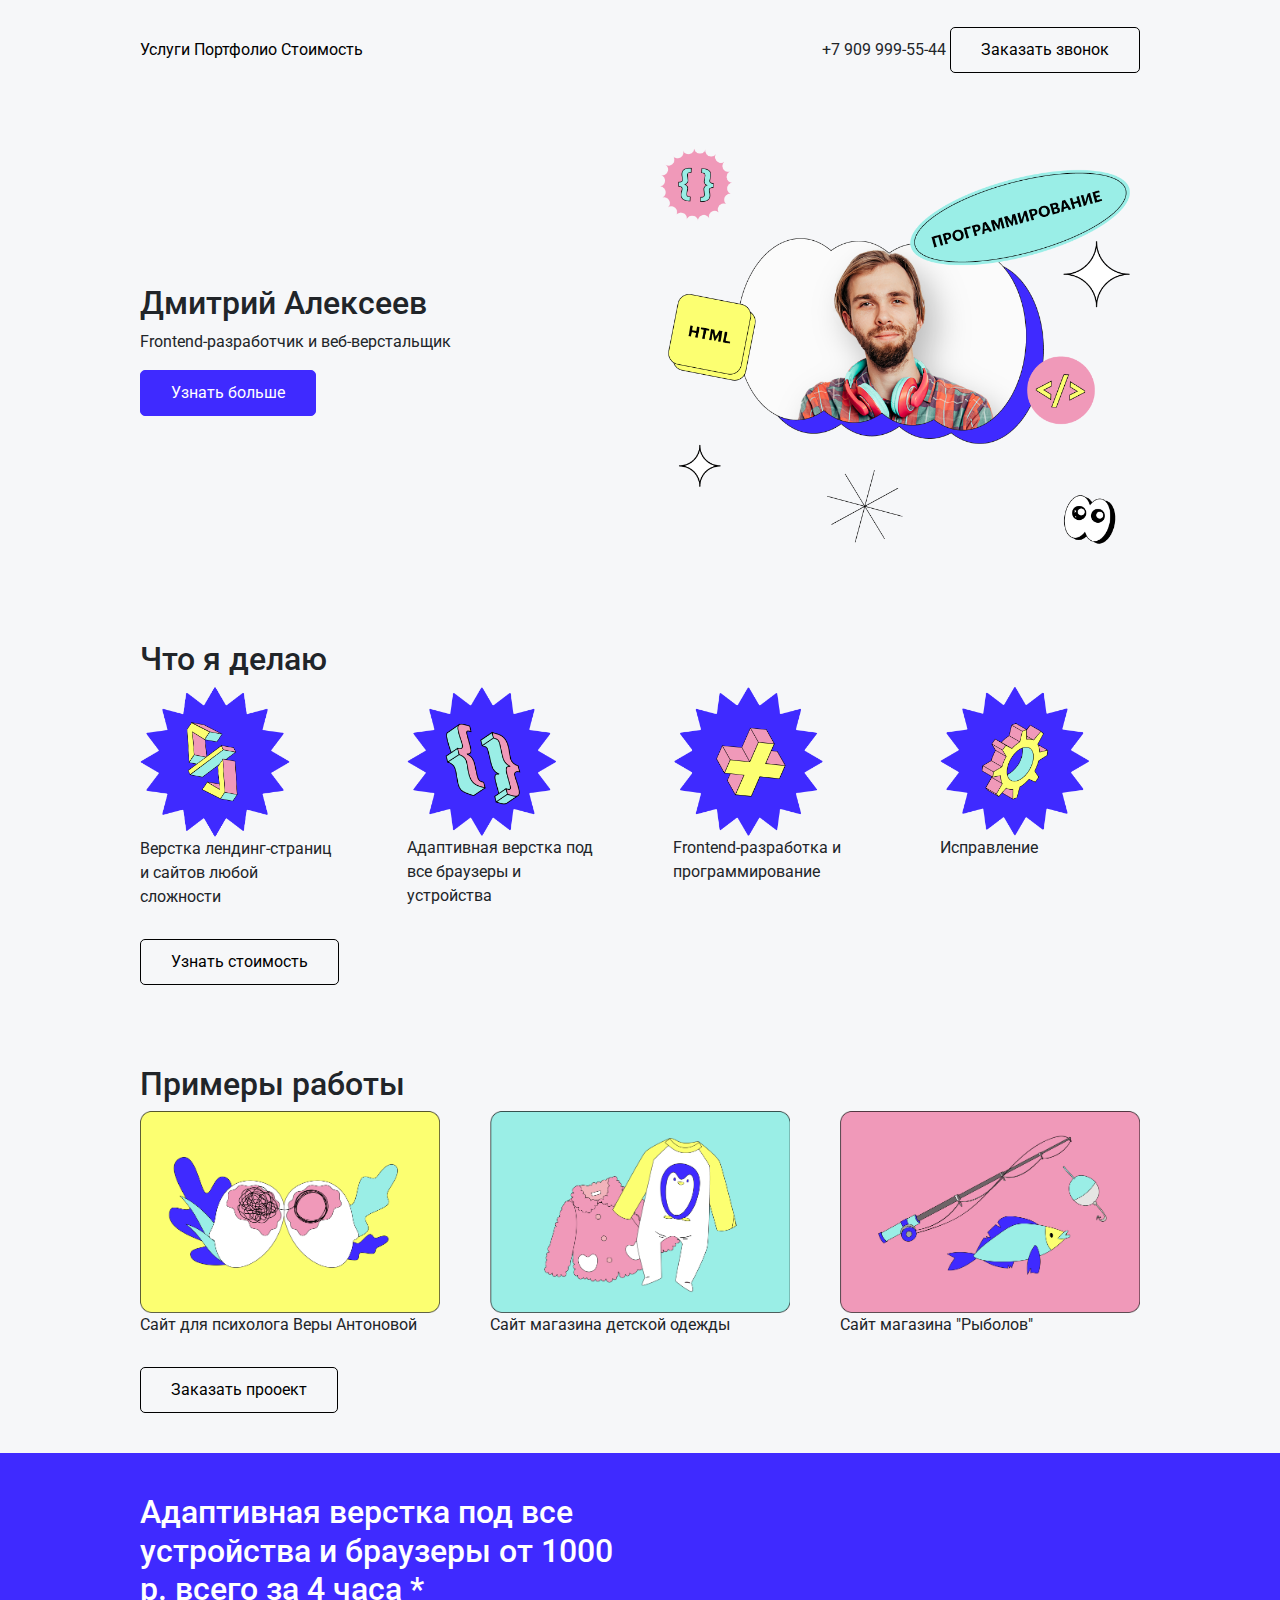
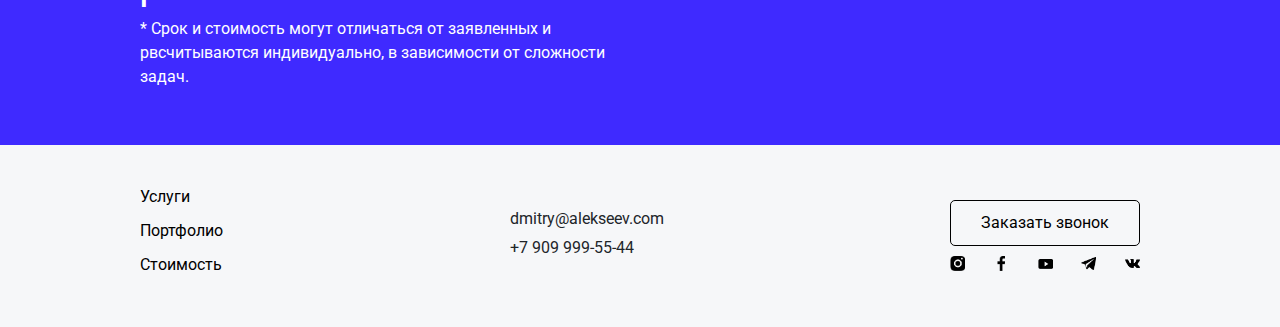
==== commit f1c4072c: "Update index.html" ====
--- a/index.html
+++ b/index.html
@@ -277,15 +277,15 @@
             <div class="services">
                 <div>
                     <img src="images/1.png" alt="">
-                    Верстка
+                    Верстка лендинг-страниц и сайтов любой сложности
                 </div>
                 <div>
                     <img src="images/2.png" alt="">
-                    Адаптация
+                    Адаптивная верстка под все браузеры и устройства
                 </div>
                 <div>
                     <img src="images/3.png" alt="">
-                    Frontend-разработка
+                    Frontend-разработка и программирование
                 </div>
                 <div>
                     <img src="images/4.png" alt="">
@@ -302,15 +302,15 @@
             <div class="examples">
                 <div>
                     <img src="images/e1.png" alt="">
-                    Верстка
+                    Сайт для психолога Веры Антоновой
                 </div>
                 <div>
                     <img src="images/e2.png" alt="">
-                    Адаптация
+                    Сайт магазина детской одежды
                 </div>
                 <div>
                     <img src="images/e3.png" alt="">
-                    Frontend-разработка
+                    Сайт магазина "Рыболов"
                 </div>
             </div>
             <button class="light-button open-popup">Заказать прооект</button>
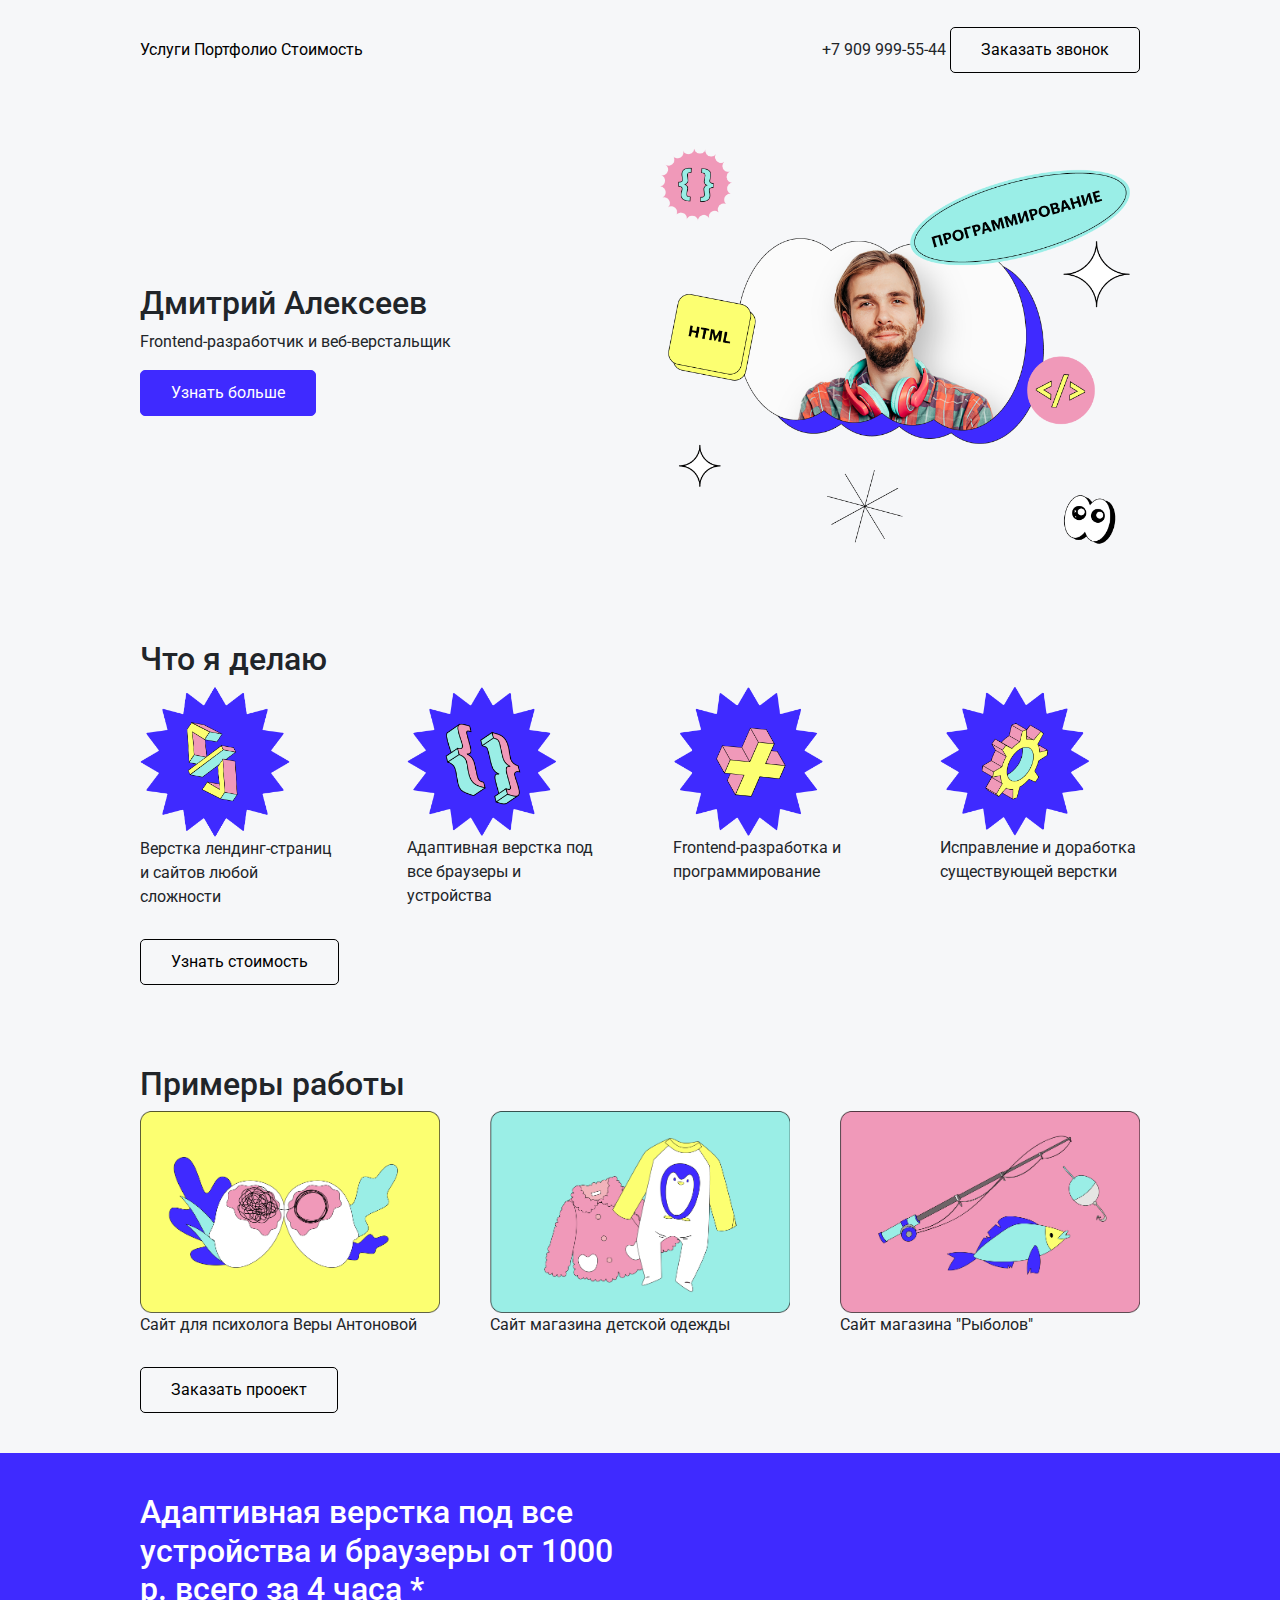
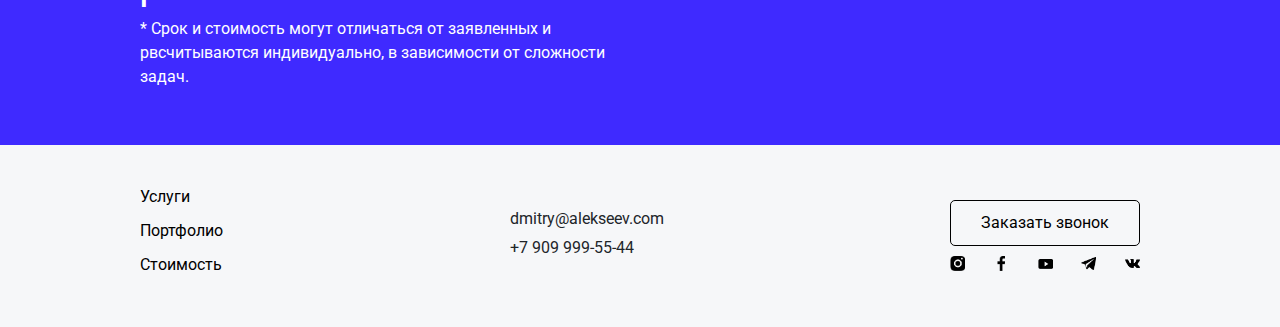
==== commit 11f5859f: "Update index.html" ====
--- a/index.html
+++ b/index.html
@@ -289,7 +289,7 @@
                 </div>
                 <div>
                     <img src="images/4.png" alt="">
-                    Исправление
+                    Исправление и доработка существующей верстки
                 </div>
             </div>
             <button class="light-button open-popup">Узнать стоимость</button>
